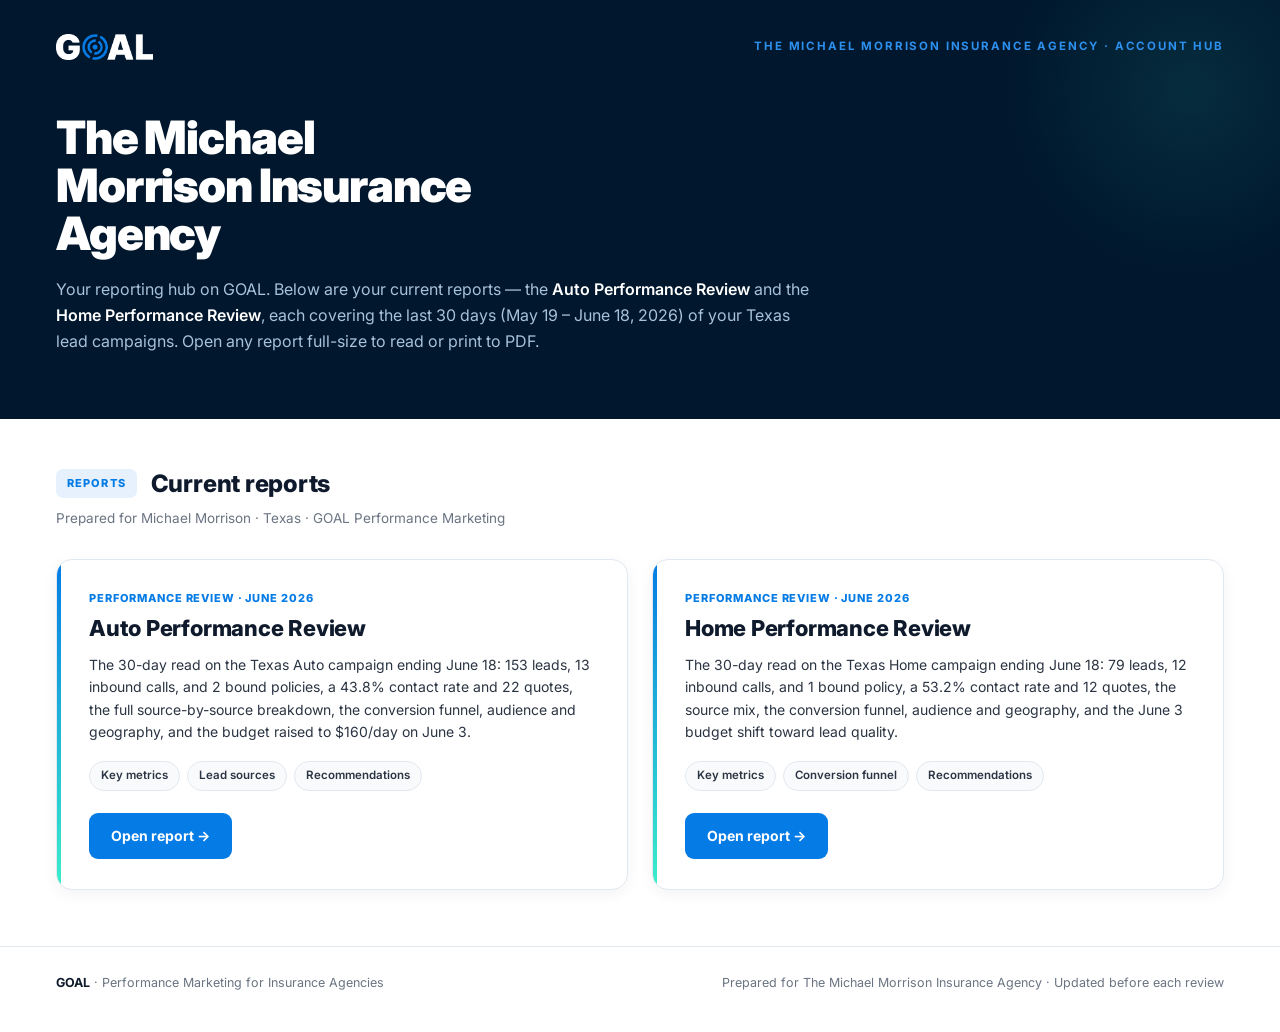
==== index.html @ 62465573 "Update Auto & Home reports to latest versions - Replace both reports with the updated versions (new " ====
<!DOCTYPE html>
<html lang="en">
<head>
<meta charset="UTF-8">
<meta name="viewport" content="width=device-width, initial-scale=1.0">
<title>The Michael Morrison Insurance Agency — Account Hub</title>
<link rel="preconnect" href="https://fonts.googleapis.com">
<link rel="preconnect" href="https://fonts.gstatic.com" crossorigin>
<link href="https://fonts.googleapis.com/css2?family=Inter:wght@400;500;600;700;800;900&display=swap" rel="stylesheet">
<style>
:root{
  --blue:#057BE5; --blue-hover:#0C6EC5; --sky:#308ED6; --mint:#3BEECA; --mint-d:#0fae8f;
  --navy:#00172D; --navy-2:#062c4e; --navy-deep:#001020;
  --ink:#0F1B2D; --body:#2B3442; --muted:#6A7482;
  --white:#fff; --off:#F8FAFC; --gray:#EFF2F7; --divider:#EDF1F5; --line:#E2E8F0;
}
*{margin:0;padding:0;box-sizing:border-box;}
html{-webkit-font-smoothing:antialiased;scroll-behavior:smooth;}
body{font-family:'Inter',system-ui,sans-serif;background:var(--gray);color:var(--body);line-height:1.55;}
.page{max-width:1280px;margin:0 auto;background:var(--white);min-height:100vh;box-shadow:0 0 60px rgba(0,23,45,.06);}

/* Hero */
.hero{background:var(--navy);color:#cfe0ee;padding:34px 56px 64px;position:relative;overflow:hidden;}
.hero::after{content:"";position:absolute;right:-120px;top:-120px;width:420px;height:420px;border-radius:50%;background:radial-gradient(circle at center,rgba(59,238,202,.10),transparent 62%);pointer-events:none;}
.hbar{display:flex;align-items:center;justify-content:space-between;margin-bottom:54px;position:relative;z-index:1;}
.hbar img{height:26px;}
.hbar .acct{font-size:11.5px;font-weight:700;letter-spacing:.16em;text-transform:uppercase;color:#2D90EE;}
.hero h1{font-size:46px;font-weight:900;letter-spacing:-.025em;color:#fff;line-height:1.04;margin:16px 0 20px;max-width:14ch;position:relative;z-index:1;}
.hero p{font-size:16px;line-height:1.62;color:#a7c2da;max-width:760px;position:relative;z-index:1;}
.hero p b{color:#fff;font-weight:600;}

/* Reports section */
.reports{padding:46px 56px 30px;}
.shead{display:flex;align-items:center;gap:14px;margin-bottom:6px;}
.shead .pill{font-size:11px;font-weight:800;letter-spacing:.1em;text-transform:uppercase;color:var(--blue);background:#E6F1FD;padding:6px 11px;border-radius:7px;}
.shead h2{font-size:24px;font-weight:800;color:var(--ink);letter-spacing:-.01em;}
.sub{font-size:13.5px;color:var(--muted);margin:2px 0 30px 0;}

.grid{display:grid;grid-template-columns:repeat(2,1fr);gap:24px;}
.card{position:relative;background:var(--white);border:1px solid var(--line);border-radius:16px;padding:30px 32px 30px;display:flex;flex-direction:column;box-shadow:0 4px 16px rgba(0,23,45,.05);transition:transform .2s,box-shadow .2s,border-color .2s;overflow:hidden;}
.card::before{content:"";position:absolute;left:0;top:0;bottom:0;width:4px;background:linear-gradient(var(--blue),var(--mint));}
.card:hover{transform:translateY(-4px);box-shadow:0 18px 44px rgba(0,23,45,.13);border-color:#cfe0ef;}
.card .tag{font-size:11px;font-weight:800;letter-spacing:.08em;text-transform:uppercase;color:var(--blue);}
.card h3{font-size:22px;font-weight:800;color:var(--ink);letter-spacing:-.01em;line-height:1.16;margin:9px 0 12px;}
.card p{font-size:14px;color:var(--body);line-height:1.6;flex:1;}
.card .traits{display:flex;flex-wrap:wrap;gap:7px;margin:18px 0 22px;}
.card .traits span{font-size:11.5px;font-weight:600;color:var(--body);background:var(--off);border:1px solid var(--line);padding:5px 11px;border-radius:20px;}
.card a.btn{align-self:flex-start;display:inline-flex;align-items:center;gap:8px;background:var(--blue);color:#fff;text-decoration:none;font-size:14px;font-weight:700;padding:12px 22px;border-radius:9px;transition:background .15s;}
.card a.btn:hover{background:var(--blue-hover);}

.foot{display:flex;align-items:center;justify-content:space-between;gap:18px;flex-wrap:wrap;padding:26px 56px 40px;margin-top:26px;border-top:1px solid var(--line);font-size:12.5px;color:var(--muted);}
.foot b{color:var(--ink);font-weight:700;}

@media(max-width:860px){
  .hero{padding:28px 30px 48px;} .hero h1{font-size:34px;} .hbar{margin-bottom:38px;}
  .reports{padding:36px 30px 24px;} .grid{grid-template-columns:1fr;}
  .foot{padding:24px 30px 36px;}
}
</style>
</head>
<body>
<div class="page">

  <header class="hero">
    <div class="hbar">
      <img src="assets/goal-wordmark-white.png" alt="GOAL">
      <div class="acct">The Michael Morrison Insurance Agency &middot; Account Hub</div>
    </div>
    <h1>The Michael Morrison Insurance Agency</h1>
    <p>Your reporting hub on GOAL. Below are your current reports — the <b>Auto Performance Review</b> and the <b>Home Performance Review</b>, each covering the last 30 days (May 19 &ndash; June 18, 2026) of your Texas lead campaigns. Open any report full-size to read or print to PDF.</p>
  </header>

  <section class="reports">
    <div class="shead">
      <span class="pill">Reports</span>
      <h2>Current reports</h2>
    </div>
    <div class="sub">Prepared for Michael Morrison &middot; Texas &middot; GOAL Performance Marketing</div>

    <div class="grid">

      <article class="card">
        <div class="tag">Performance Review &middot; June 2026</div>
        <h3>Auto Performance Review</h3>
        <p>The 30-day read on the Texas Auto campaign ending June 18: 153 leads, 13 inbound calls, and 2 bound policies, a 43.8% contact rate and 22 quotes, the full source-by-source breakdown, the conversion funnel, audience and geography, and the budget raised to $160/day on June 3.</p>
        <div class="traits"><span>Key metrics</span><span>Lead sources</span><span>Recommendations</span></div>
        <a class="btn" href="reports/auto-performance-review.html">Open report &rarr;</a>
      </article>

      <article class="card">
        <div class="tag">Performance Review &middot; June 2026</div>
        <h3>Home Performance Review</h3>
        <p>The 30-day read on the Texas Home campaign ending June 18: 79 leads, 12 inbound calls, and 1 bound policy, a 53.2% contact rate and 12 quotes, the source mix, the conversion funnel, audience and geography, and the June 3 budget shift toward lead quality.</p>
        <div class="traits"><span>Key metrics</span><span>Conversion funnel</span><span>Recommendations</span></div>
        <a class="btn" href="reports/home-performance-review.html">Open report &rarr;</a>
      </article>

    </div>
  </section>

  <footer class="foot">
    <div><b>GOAL</b> &middot; Performance Marketing for Insurance Agencies</div>
    <div>Prepared for The Michael Morrison Insurance Agency &middot; Updated before each review</div>
  </footer>

</div>
</body>
</html>
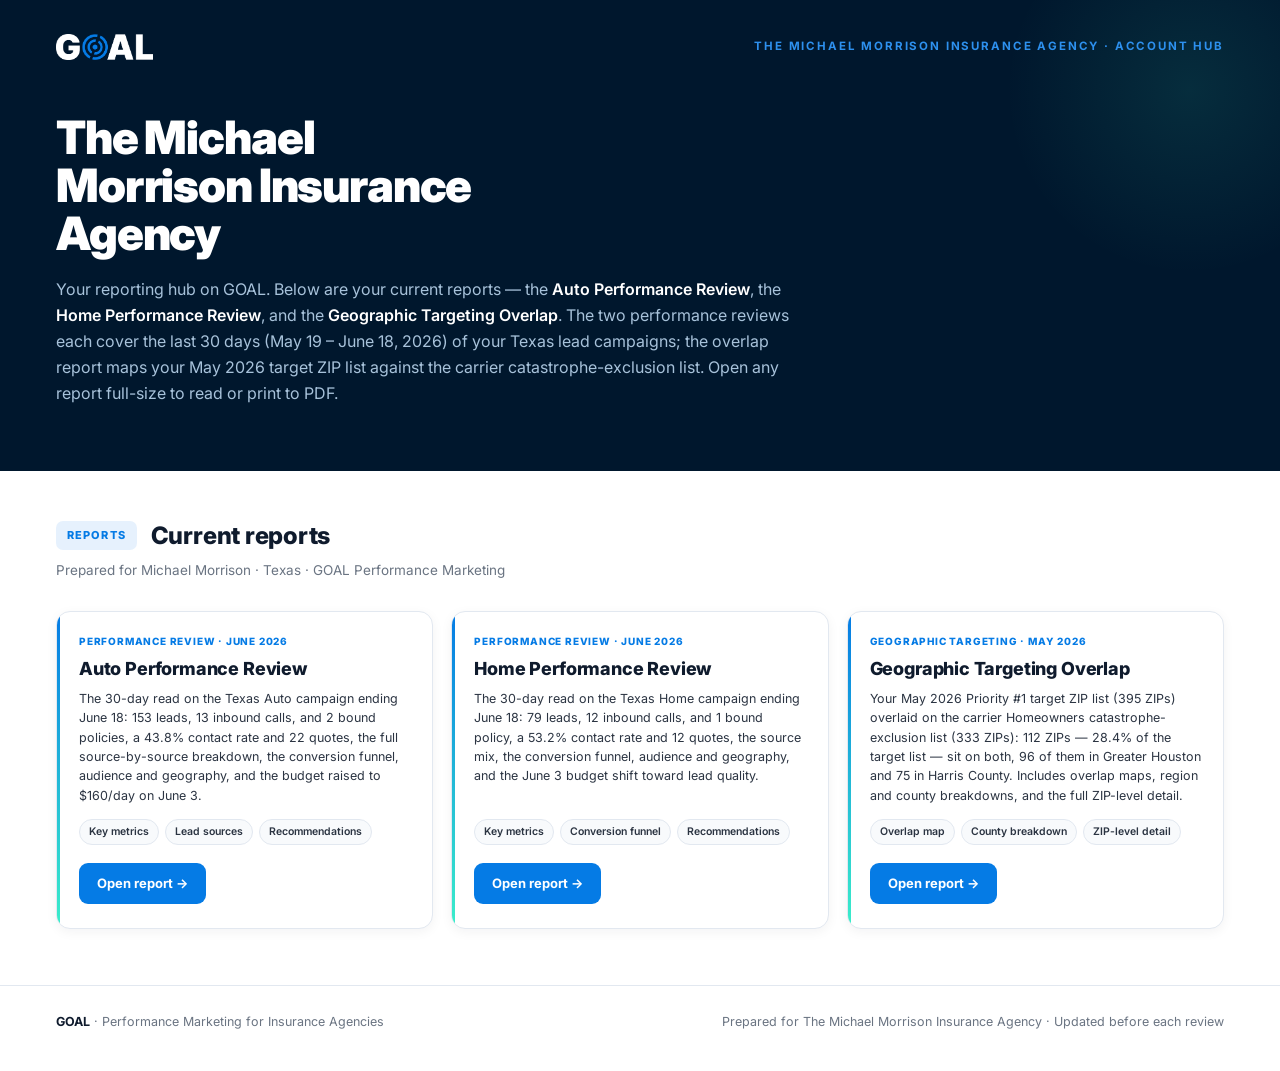
==== commit b577cea9: "Add Geographic Targeting Overlap report and tighten hub to 3-up cards Add the May 2026 Texas Home & " ====
--- a/index.html
+++ b/index.html
@@ -36,26 +36,28 @@
 .shead h2{font-size:24px;font-weight:800;color:var(--ink);letter-spacing:-.01em;}
 .sub{font-size:13.5px;color:var(--muted);margin:2px 0 30px 0;}
 
-.grid{display:grid;grid-template-columns:repeat(2,1fr);gap:24px;}
-.card{position:relative;background:var(--white);border:1px solid var(--line);border-radius:16px;padding:30px 32px 30px;display:flex;flex-direction:column;box-shadow:0 4px 16px rgba(0,23,45,.05);transition:transform .2s,box-shadow .2s,border-color .2s;overflow:hidden;}
-.card::before{content:"";position:absolute;left:0;top:0;bottom:0;width:4px;background:linear-gradient(var(--blue),var(--mint));}
-.card:hover{transform:translateY(-4px);box-shadow:0 18px 44px rgba(0,23,45,.13);border-color:#cfe0ef;}
-.card .tag{font-size:11px;font-weight:800;letter-spacing:.08em;text-transform:uppercase;color:var(--blue);}
-.card h3{font-size:22px;font-weight:800;color:var(--ink);letter-spacing:-.01em;line-height:1.16;margin:9px 0 12px;}
-.card p{font-size:14px;color:var(--body);line-height:1.6;flex:1;}
-.card .traits{display:flex;flex-wrap:wrap;gap:7px;margin:18px 0 22px;}
-.card .traits span{font-size:11.5px;font-weight:600;color:var(--body);background:var(--off);border:1px solid var(--line);padding:5px 11px;border-radius:20px;}
-.card a.btn{align-self:flex-start;display:inline-flex;align-items:center;gap:8px;background:var(--blue);color:#fff;text-decoration:none;font-size:14px;font-weight:700;padding:12px 22px;border-radius:9px;transition:background .15s;}
+.grid{display:grid;grid-template-columns:repeat(3,1fr);gap:18px;}
+.card{position:relative;background:var(--white);border:1px solid var(--line);border-radius:14px;padding:22px 22px 24px;display:flex;flex-direction:column;box-shadow:0 3px 12px rgba(0,23,45,.05);transition:transform .2s,box-shadow .2s,border-color .2s;overflow:hidden;}
+.card::before{content:"";position:absolute;left:0;top:0;bottom:0;width:3px;background:linear-gradient(var(--blue),var(--mint));}
+.card:hover{transform:translateY(-4px);box-shadow:0 16px 38px rgba(0,23,45,.13);border-color:#cfe0ef;}
+.card .tag{font-size:10px;font-weight:800;letter-spacing:.08em;text-transform:uppercase;color:var(--blue);}
+.card h3{font-size:18px;font-weight:800;color:var(--ink);letter-spacing:-.01em;line-height:1.18;margin:8px 0 10px;}
+.card p{font-size:12.5px;color:var(--body);line-height:1.55;flex:1;}
+.card .traits{display:flex;flex-wrap:wrap;gap:6px;margin:14px 0 18px;}
+.card .traits span{font-size:10.5px;font-weight:600;color:var(--body);background:var(--off);border:1px solid var(--line);padding:4px 9px;border-radius:20px;}
+.card a.btn{align-self:flex-start;display:inline-flex;align-items:center;gap:7px;background:var(--blue);color:#fff;text-decoration:none;font-size:13px;font-weight:700;padding:10px 18px;border-radius:9px;transition:background .15s;}
 .card a.btn:hover{background:var(--blue-hover);}
 
 .foot{display:flex;align-items:center;justify-content:space-between;gap:18px;flex-wrap:wrap;padding:26px 56px 40px;margin-top:26px;border-top:1px solid var(--line);font-size:12.5px;color:var(--muted);}
 .foot b{color:var(--ink);font-weight:700;}
 
+@media(max-width:1040px){ .grid{grid-template-columns:repeat(2,1fr);} }
 @media(max-width:860px){
   .hero{padding:28px 30px 48px;} .hero h1{font-size:34px;} .hbar{margin-bottom:38px;}
-  .reports{padding:36px 30px 24px;} .grid{grid-template-columns:1fr;}
+  .reports{padding:36px 30px 24px;}
   .foot{padding:24px 30px 36px;}
 }
+@media(max-width:600px){ .grid{grid-template-columns:1fr;} }
 </style>
 </head>
 <body>
@@ -67,7 +69,7 @@
       <div class="acct">The Michael Morrison Insurance Agency &middot; Account Hub</div>
     </div>
     <h1>The Michael Morrison Insurance Agency</h1>
-    <p>Your reporting hub on GOAL. Below are your current reports — the <b>Auto Performance Review</b> and the <b>Home Performance Review</b>, each covering the last 30 days (May 19 &ndash; June 18, 2026) of your Texas lead campaigns. Open any report full-size to read or print to PDF.</p>
+    <p>Your reporting hub on GOAL. Below are your current reports — the <b>Auto Performance Review</b>, the <b>Home Performance Review</b>, and the <b>Geographic Targeting Overlap</b>. The two performance reviews each cover the last 30 days (May 19 &ndash; June 18, 2026) of your Texas lead campaigns; the overlap report maps your May 2026 target ZIP list against the carrier catastrophe-exclusion list. Open any report full-size to read or print to PDF.</p>
   </header>
 
   <section class="reports">
@@ -95,6 +97,14 @@
         <a class="btn" href="reports/home-performance-review.html">Open report &rarr;</a>
       </article>
 
+      <article class="card">
+        <div class="tag">Geographic Targeting &middot; May 2026</div>
+        <h3>Geographic Targeting Overlap</h3>
+        <p>Your May 2026 Priority #1 target ZIP list (395 ZIPs) overlaid on the carrier Homeowners catastrophe-exclusion list (333 ZIPs): 112 ZIPs &mdash; 28.4% of the target list &mdash; sit on both, 96 of them in Greater Houston and 75 in Harris County. Includes overlap maps, region and county breakdowns, and the full ZIP-level detail.</p>
+        <div class="traits"><span>Overlap map</span><span>County breakdown</span><span>ZIP-level detail</span></div>
+        <a class="btn" href="reports/geographic-targeting-overlap.html">Open report &rarr;</a>
+      </article>
+
     </div>
   </section>
 
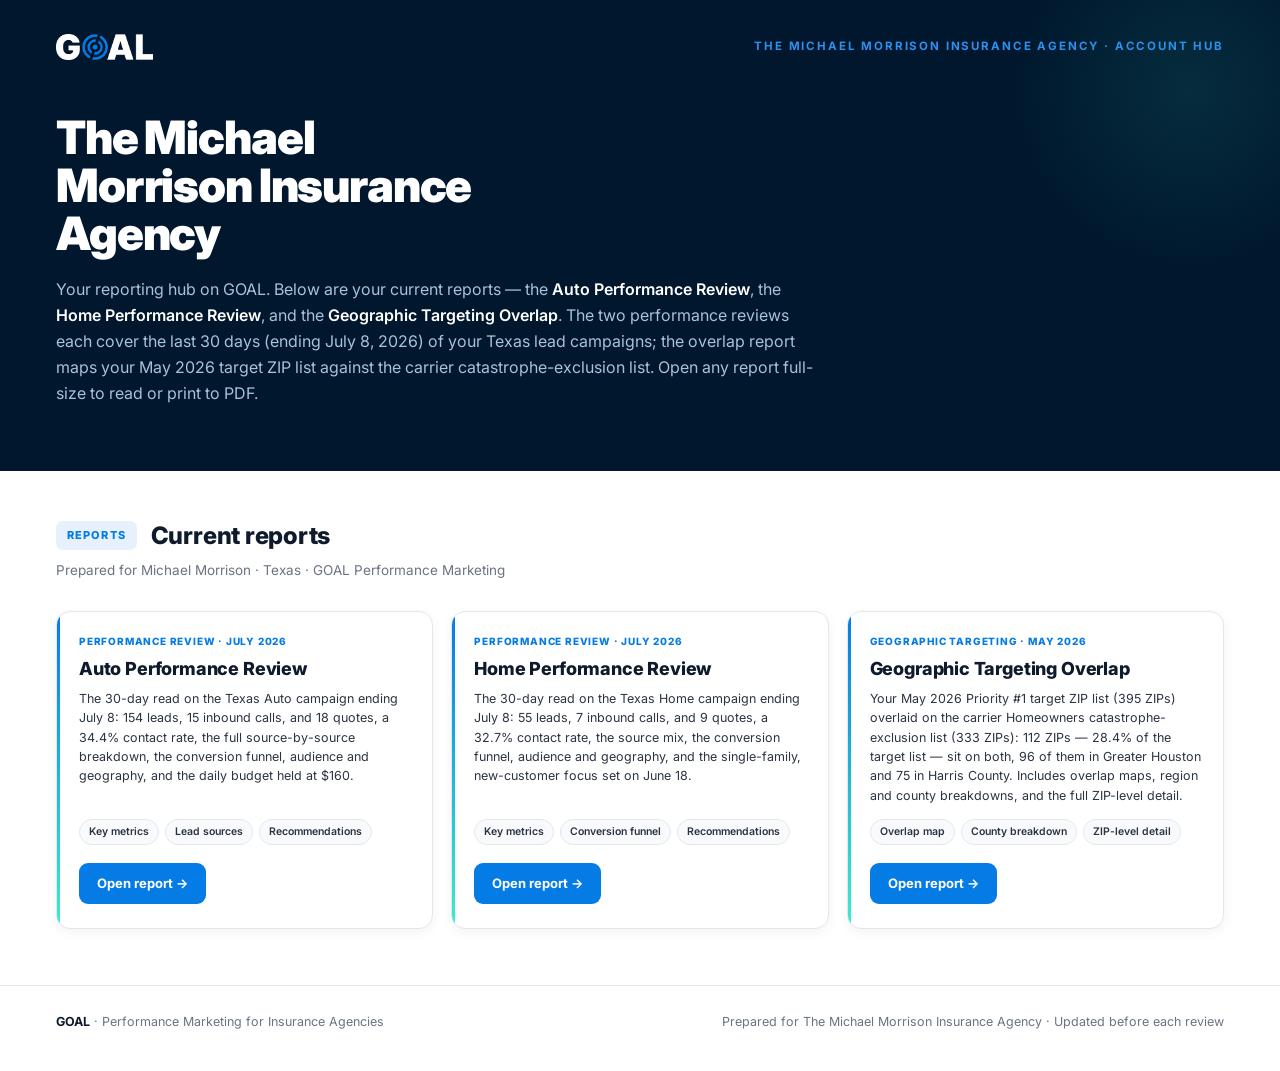
==== commit 51d98e8c: "Re-deploy: Geographic Targeting Overlap" ====
--- a/index.html
+++ b/index.html
@@ -69,7 +69,7 @@
       <div class="acct">The Michael Morrison Insurance Agency &middot; Account Hub</div>
     </div>
     <h1>The Michael Morrison Insurance Agency</h1>
-    <p>Your reporting hub on GOAL. Below are your current reports — the <b>Auto Performance Review</b>, the <b>Home Performance Review</b>, and the <b>Geographic Targeting Overlap</b>. The two performance reviews each cover the last 30 days (May 19 &ndash; June 18, 2026) of your Texas lead campaigns; the overlap report maps your May 2026 target ZIP list against the carrier catastrophe-exclusion list. Open any report full-size to read or print to PDF.</p>
+    <p>Your reporting hub on GOAL. Below are your current reports — the <b>Auto Performance Review</b>, the <b>Home Performance Review</b>, and the <b>Geographic Targeting Overlap</b>. The two performance reviews each cover the last 30 days (ending July 8, 2026) of your Texas lead campaigns; the overlap report maps your May 2026 target ZIP list against the carrier catastrophe-exclusion list. Open any report full-size to read or print to PDF.</p>
   </header>
 
   <section class="reports">
@@ -82,17 +82,17 @@
     <div class="grid">
 
       <article class="card">
-        <div class="tag">Performance Review &middot; June 2026</div>
+        <div class="tag">Performance Review &middot; July 2026</div>
         <h3>Auto Performance Review</h3>
-        <p>The 30-day read on the Texas Auto campaign ending June 18: 153 leads, 13 inbound calls, and 2 bound policies, a 43.8% contact rate and 22 quotes, the full source-by-source breakdown, the conversion funnel, audience and geography, and the budget raised to $160/day on June 3.</p>
+        <p>The 30-day read on the Texas Auto campaign ending July 8: 154 leads, 15 inbound calls, and 18 quotes, a 34.4% contact rate, the full source-by-source breakdown, the conversion funnel, audience and geography, and the daily budget held at $160.</p>
         <div class="traits"><span>Key metrics</span><span>Lead sources</span><span>Recommendations</span></div>
         <a class="btn" href="reports/auto-performance-review.html">Open report &rarr;</a>
       </article>
 
       <article class="card">
-        <div class="tag">Performance Review &middot; June 2026</div>
+        <div class="tag">Performance Review &middot; July 2026</div>
         <h3>Home Performance Review</h3>
-        <p>The 30-day read on the Texas Home campaign ending June 18: 79 leads, 12 inbound calls, and 1 bound policy, a 53.2% contact rate and 12 quotes, the source mix, the conversion funnel, audience and geography, and the June 3 budget shift toward lead quality.</p>
+        <p>The 30-day read on the Texas Home campaign ending July 8: 55 leads, 7 inbound calls, and 9 quotes, a 32.7% contact rate, the source mix, the conversion funnel, audience and geography, and the single-family, new-customer focus set on June 18.</p>
         <div class="traits"><span>Key metrics</span><span>Conversion funnel</span><span>Recommendations</span></div>
         <a class="btn" href="reports/home-performance-review.html">Open report &rarr;</a>
       </article>
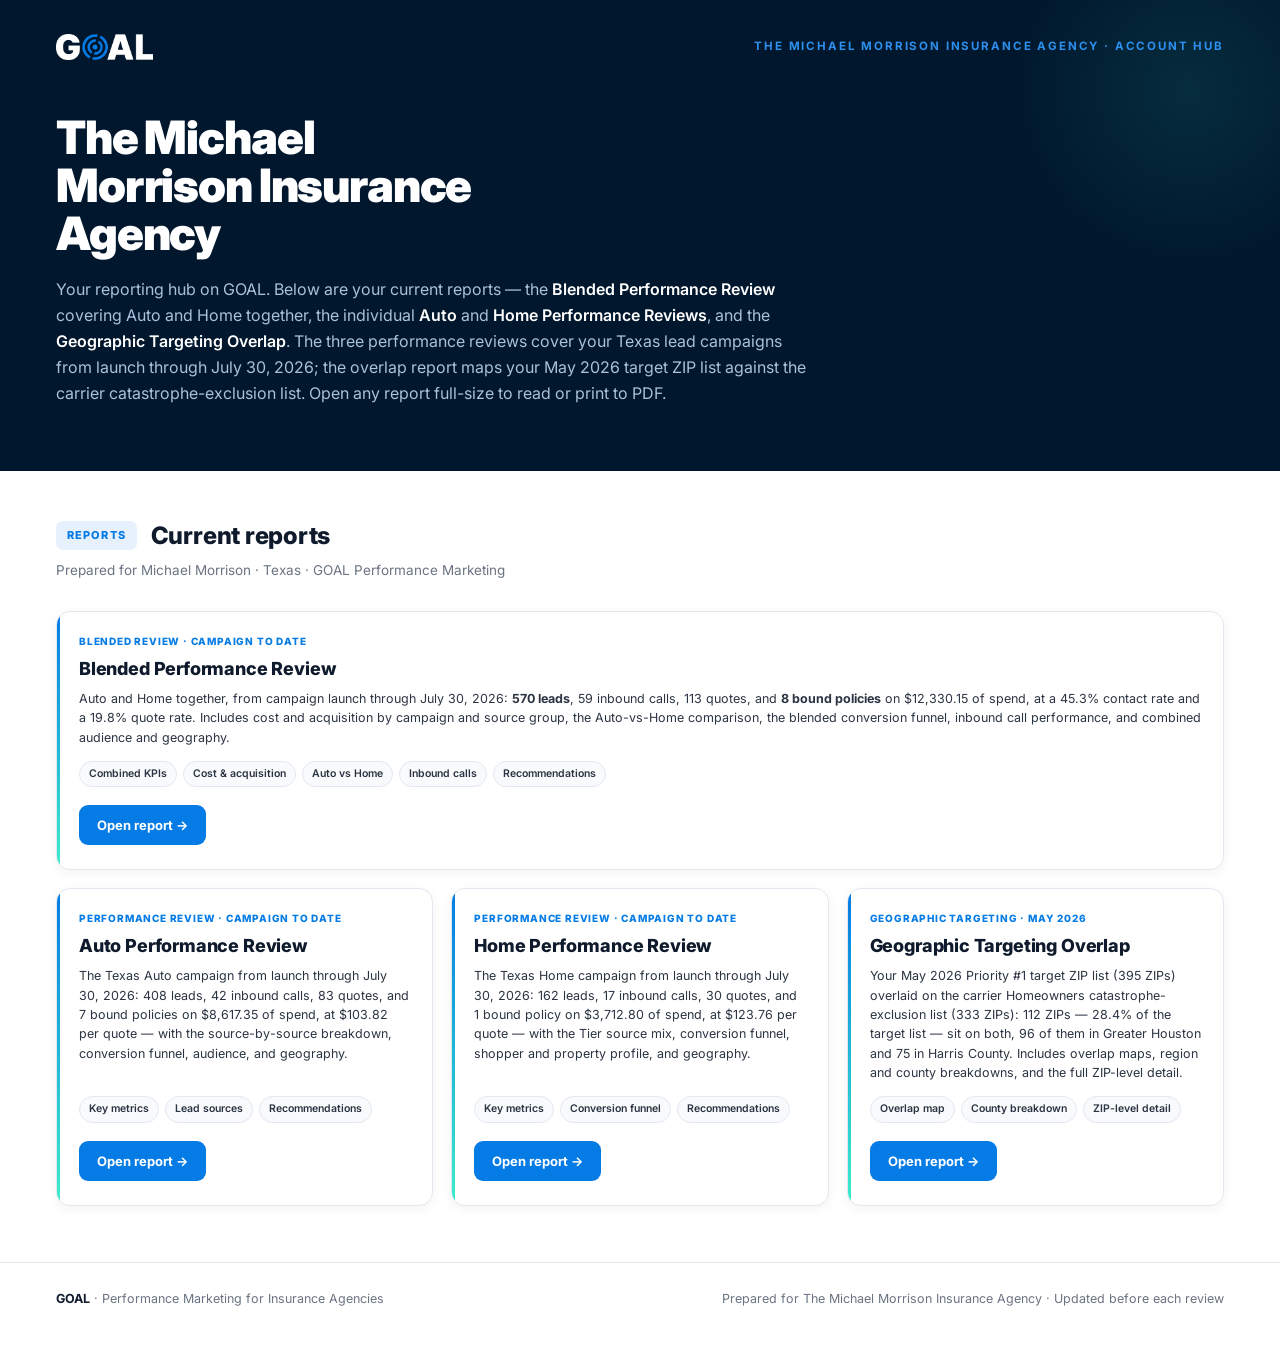
==== commit eedfd4a7: "Update Morrison reports to July 30, 2026 campaign-to-date Replace the Auto and Home performance revi" ====
--- a/index.html
+++ b/index.html
@@ -37,6 +37,7 @@
 .sub{font-size:13.5px;color:var(--muted);margin:2px 0 30px 0;}
 
 .grid{display:grid;grid-template-columns:repeat(3,1fr);gap:18px;}
+.card.feature{grid-column:1 / -1;}
 .card{position:relative;background:var(--white);border:1px solid var(--line);border-radius:14px;padding:22px 22px 24px;display:flex;flex-direction:column;box-shadow:0 3px 12px rgba(0,23,45,.05);transition:transform .2s,box-shadow .2s,border-color .2s;overflow:hidden;}
 .card::before{content:"";position:absolute;left:0;top:0;bottom:0;width:3px;background:linear-gradient(var(--blue),var(--mint));}
 .card:hover{transform:translateY(-4px);box-shadow:0 16px 38px rgba(0,23,45,.13);border-color:#cfe0ef;}
@@ -69,7 +70,7 @@
       <div class="acct">The Michael Morrison Insurance Agency &middot; Account Hub</div>
     </div>
     <h1>The Michael Morrison Insurance Agency</h1>
-    <p>Your reporting hub on GOAL. Below are your current reports — the <b>Auto Performance Review</b>, the <b>Home Performance Review</b>, and the <b>Geographic Targeting Overlap</b>. The two performance reviews each cover the last 30 days (ending July 8, 2026) of your Texas lead campaigns; the overlap report maps your May 2026 target ZIP list against the carrier catastrophe-exclusion list. Open any report full-size to read or print to PDF.</p>
+    <p>Your reporting hub on GOAL. Below are your current reports — the <b>Blended Performance Review</b> covering Auto and Home together, the individual <b>Auto</b> and <b>Home Performance Reviews</b>, and the <b>Geographic Targeting Overlap</b>. The three performance reviews cover your Texas lead campaigns from launch through July 30, 2026; the overlap report maps your May 2026 target ZIP list against the carrier catastrophe-exclusion list. Open any report full-size to read or print to PDF.</p>
   </header>
 
   <section class="reports">
@@ -81,18 +82,26 @@
 
     <div class="grid">
 
+      <article class="card feature">
+        <div class="tag">Blended Review &middot; Campaign to date</div>
+        <h3>Blended Performance Review</h3>
+        <p>Auto and Home together, from campaign launch through July 30, 2026: <b>570 leads</b>, 59 inbound calls, 113 quotes, and <b>8 bound policies</b> on $12,330.15 of spend, at a 45.3% contact rate and a 19.8% quote rate. Includes cost and acquisition by campaign and source group, the Auto-vs-Home comparison, the blended conversion funnel, inbound call performance, and combined audience and geography.</p>
+        <div class="traits"><span>Combined KPIs</span><span>Cost &amp; acquisition</span><span>Auto vs Home</span><span>Inbound calls</span><span>Recommendations</span></div>
+        <a class="btn" href="reports/blended-performance-review.html">Open report &rarr;</a>
+      </article>
+
       <article class="card">
-        <div class="tag">Performance Review &middot; July 2026</div>
+        <div class="tag">Performance Review &middot; Campaign to date</div>
         <h3>Auto Performance Review</h3>
-        <p>The 30-day read on the Texas Auto campaign ending July 8: 154 leads, 15 inbound calls, and 18 quotes, a 34.4% contact rate, the full source-by-source breakdown, the conversion funnel, audience and geography, and the daily budget held at $160.</p>
+        <p>The Texas Auto campaign from launch through July 30, 2026: 408 leads, 42 inbound calls, 83 quotes, and 7 bound policies on $8,617.35 of spend, at $103.82 per quote &mdash; with the source-by-source breakdown, conversion funnel, audience, and geography.</p>
         <div class="traits"><span>Key metrics</span><span>Lead sources</span><span>Recommendations</span></div>
         <a class="btn" href="reports/auto-performance-review.html">Open report &rarr;</a>
       </article>
 
       <article class="card">
-        <div class="tag">Performance Review &middot; July 2026</div>
+        <div class="tag">Performance Review &middot; Campaign to date</div>
         <h3>Home Performance Review</h3>
-        <p>The 30-day read on the Texas Home campaign ending July 8: 55 leads, 7 inbound calls, and 9 quotes, a 32.7% contact rate, the source mix, the conversion funnel, audience and geography, and the single-family, new-customer focus set on June 18.</p>
+        <p>The Texas Home campaign from launch through July 30, 2026: 162 leads, 17 inbound calls, 30 quotes, and 1 bound policy on $3,712.80 of spend, at $123.76 per quote &mdash; with the Tier source mix, conversion funnel, shopper and property profile, and geography.</p>
         <div class="traits"><span>Key metrics</span><span>Conversion funnel</span><span>Recommendations</span></div>
         <a class="btn" href="reports/home-performance-review.html">Open report &rarr;</a>
       </article>
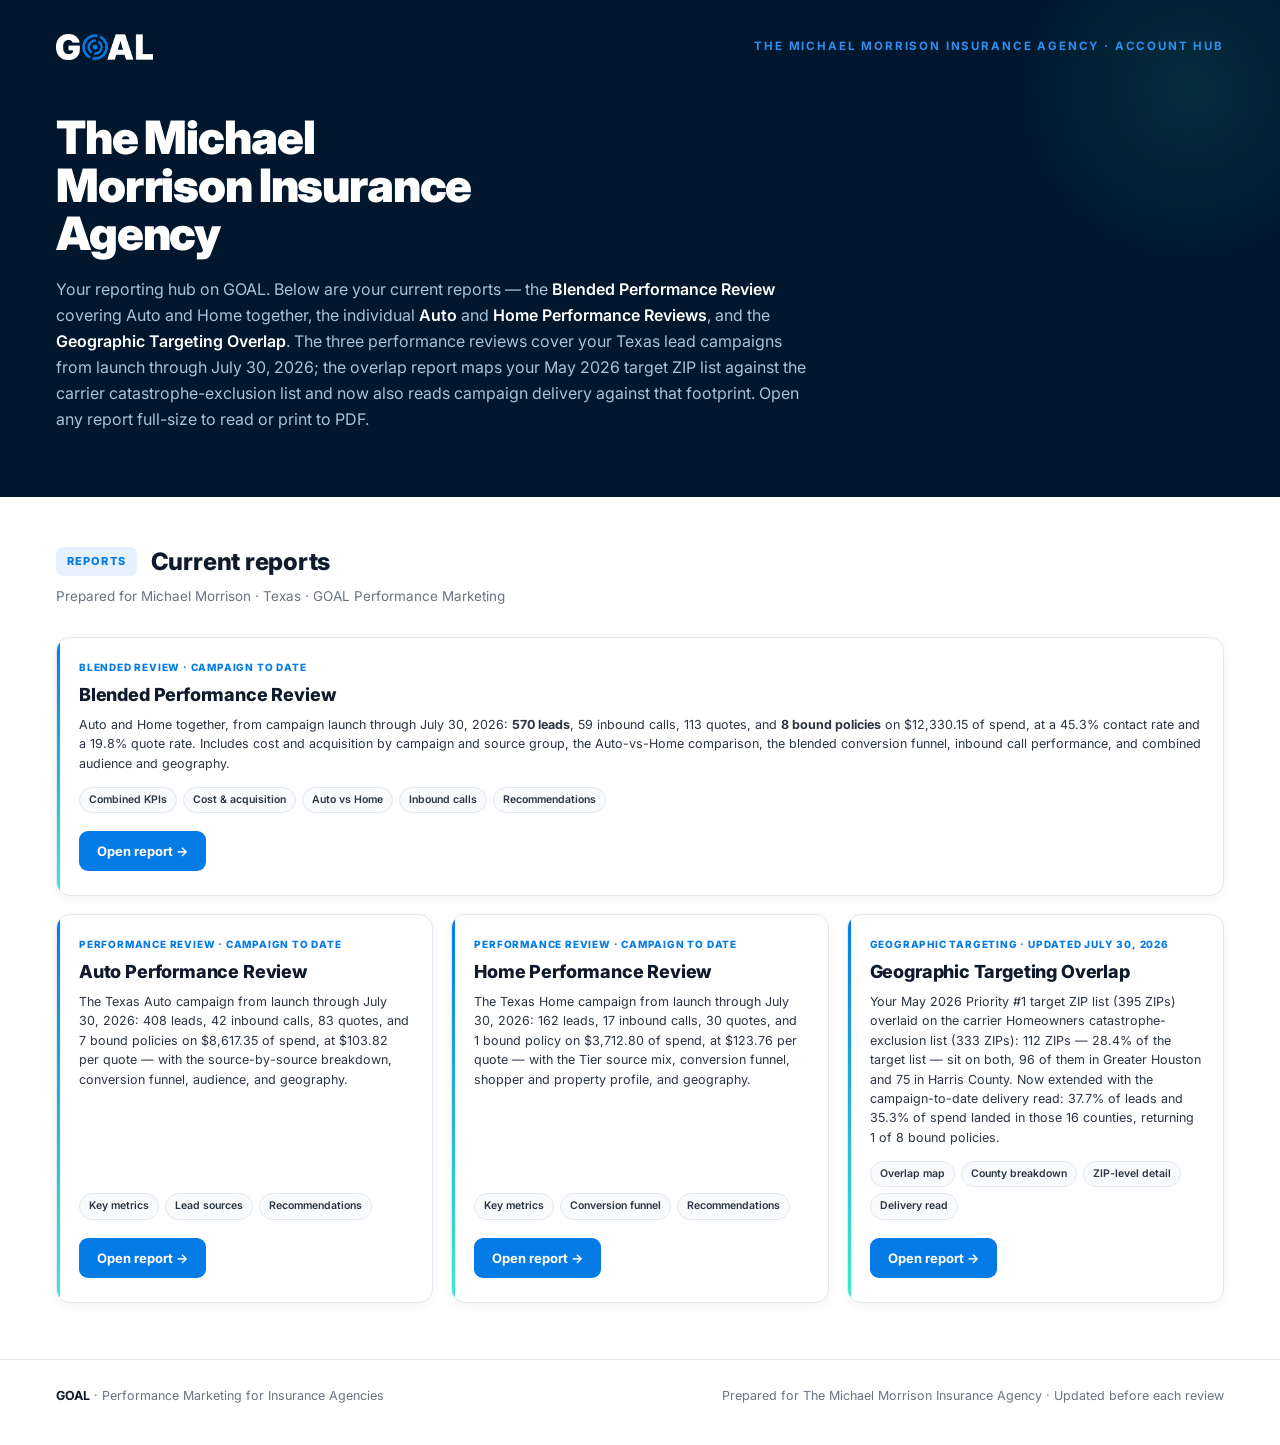
==== commit f2d87ede: "Extend geographic overlap report with campaign delivery read Adds two sections to the Geographic Tar" ====
--- a/index.html
+++ b/index.html
@@ -70,7 +70,7 @@
       <div class="acct">The Michael Morrison Insurance Agency &middot; Account Hub</div>
     </div>
     <h1>The Michael Morrison Insurance Agency</h1>
-    <p>Your reporting hub on GOAL. Below are your current reports — the <b>Blended Performance Review</b> covering Auto and Home together, the individual <b>Auto</b> and <b>Home Performance Reviews</b>, and the <b>Geographic Targeting Overlap</b>. The three performance reviews cover your Texas lead campaigns from launch through July 30, 2026; the overlap report maps your May 2026 target ZIP list against the carrier catastrophe-exclusion list. Open any report full-size to read or print to PDF.</p>
+    <p>Your reporting hub on GOAL. Below are your current reports — the <b>Blended Performance Review</b> covering Auto and Home together, the individual <b>Auto</b> and <b>Home Performance Reviews</b>, and the <b>Geographic Targeting Overlap</b>. The three performance reviews cover your Texas lead campaigns from launch through July 30, 2026; the overlap report maps your May 2026 target ZIP list against the carrier catastrophe-exclusion list and now also reads campaign delivery against that footprint. Open any report full-size to read or print to PDF.</p>
   </header>
 
   <section class="reports">
@@ -107,10 +107,10 @@
       </article>
 
       <article class="card">
-        <div class="tag">Geographic Targeting &middot; May 2026</div>
+        <div class="tag">Geographic Targeting &middot; Updated July 30, 2026</div>
         <h3>Geographic Targeting Overlap</h3>
-        <p>Your May 2026 Priority #1 target ZIP list (395 ZIPs) overlaid on the carrier Homeowners catastrophe-exclusion list (333 ZIPs): 112 ZIPs &mdash; 28.4% of the target list &mdash; sit on both, 96 of them in Greater Houston and 75 in Harris County. Includes overlap maps, region and county breakdowns, and the full ZIP-level detail.</p>
-        <div class="traits"><span>Overlap map</span><span>County breakdown</span><span>ZIP-level detail</span></div>
+        <p>Your May 2026 Priority #1 target ZIP list (395 ZIPs) overlaid on the carrier Homeowners catastrophe-exclusion list (333 ZIPs): 112 ZIPs &mdash; 28.4% of the target list &mdash; sit on both, 96 of them in Greater Houston and 75 in Harris County. Now extended with the campaign-to-date delivery read: 37.7% of leads and 35.3% of spend landed in those 16 counties, returning 1 of 8 bound policies.</p>
+        <div class="traits"><span>Overlap map</span><span>County breakdown</span><span>ZIP-level detail</span><span>Delivery read</span></div>
         <a class="btn" href="reports/geographic-targeting-overlap.html">Open report &rarr;</a>
       </article>
 
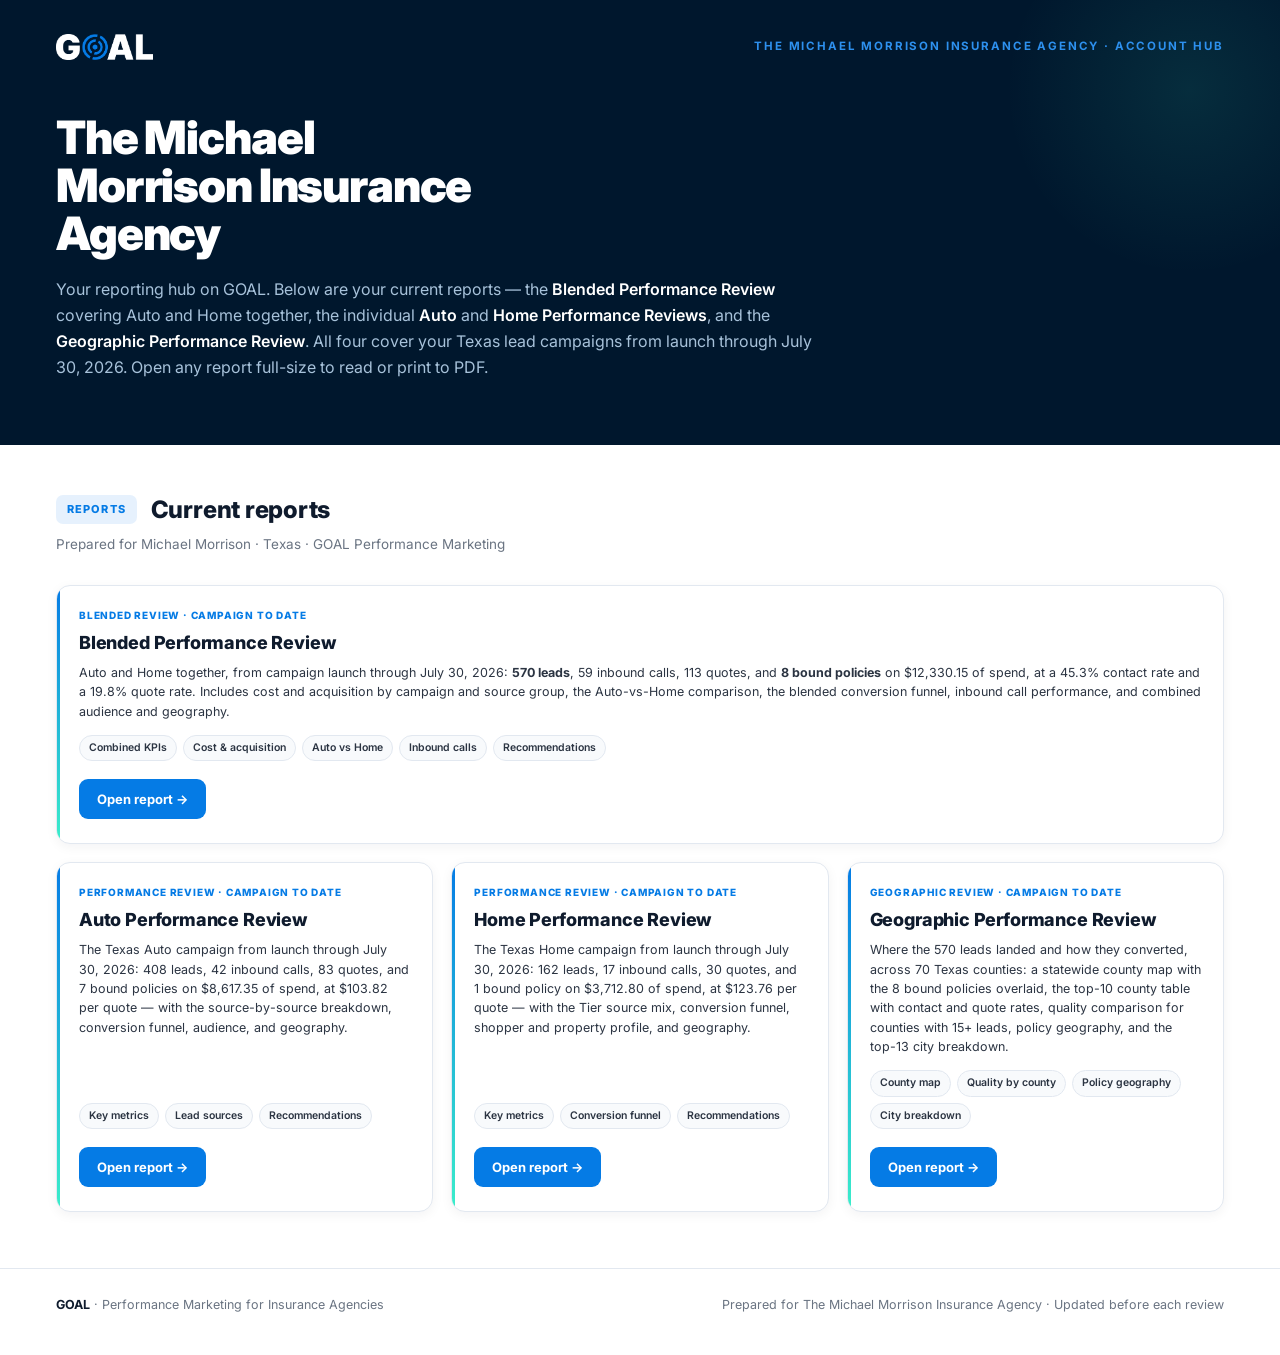
==== commit 8ca8cb6a: "Replace geographic report with Geographic Performance Review, add county map Replaces the May 2026 t" ====
--- a/index.html
+++ b/index.html
@@ -70,7 +70,7 @@
       <div class="acct">The Michael Morrison Insurance Agency &middot; Account Hub</div>
     </div>
     <h1>The Michael Morrison Insurance Agency</h1>
-    <p>Your reporting hub on GOAL. Below are your current reports — the <b>Blended Performance Review</b> covering Auto and Home together, the individual <b>Auto</b> and <b>Home Performance Reviews</b>, and the <b>Geographic Targeting Overlap</b>. The three performance reviews cover your Texas lead campaigns from launch through July 30, 2026; the overlap report maps your May 2026 target ZIP list against the carrier catastrophe-exclusion list and now also reads campaign delivery against that footprint. Open any report full-size to read or print to PDF.</p>
+    <p>Your reporting hub on GOAL. Below are your current reports — the <b>Blended Performance Review</b> covering Auto and Home together, the individual <b>Auto</b> and <b>Home Performance Reviews</b>, and the <b>Geographic Performance Review</b>. All four cover your Texas lead campaigns from launch through July 30, 2026. Open any report full-size to read or print to PDF.</p>
   </header>
 
   <section class="reports">
@@ -107,11 +107,11 @@
       </article>
 
       <article class="card">
-        <div class="tag">Geographic Targeting &middot; Updated July 30, 2026</div>
-        <h3>Geographic Targeting Overlap</h3>
-        <p>Your May 2026 Priority #1 target ZIP list (395 ZIPs) overlaid on the carrier Homeowners catastrophe-exclusion list (333 ZIPs): 112 ZIPs &mdash; 28.4% of the target list &mdash; sit on both, 96 of them in Greater Houston and 75 in Harris County. Now extended with the campaign-to-date delivery read: 37.7% of leads and 35.3% of spend landed in those 16 counties, returning 1 of 8 bound policies.</p>
-        <div class="traits"><span>Overlap map</span><span>County breakdown</span><span>ZIP-level detail</span><span>Delivery read</span></div>
-        <a class="btn" href="reports/geographic-targeting-overlap.html">Open report &rarr;</a>
+        <div class="tag">Geographic Review &middot; Campaign to date</div>
+        <h3>Geographic Performance Review</h3>
+        <p>Where the 570 leads landed and how they converted, across 70 Texas counties: a statewide county map with the 8 bound policies overlaid, the top-10 county table with contact and quote rates, quality comparison for counties with 15+ leads, policy geography, and the top-13 city breakdown.</p>
+        <div class="traits"><span>County map</span><span>Quality by county</span><span>Policy geography</span><span>City breakdown</span></div>
+        <a class="btn" href="reports/geographic-performance-review.html">Open report &rarr;</a>
       </article>
 
     </div>
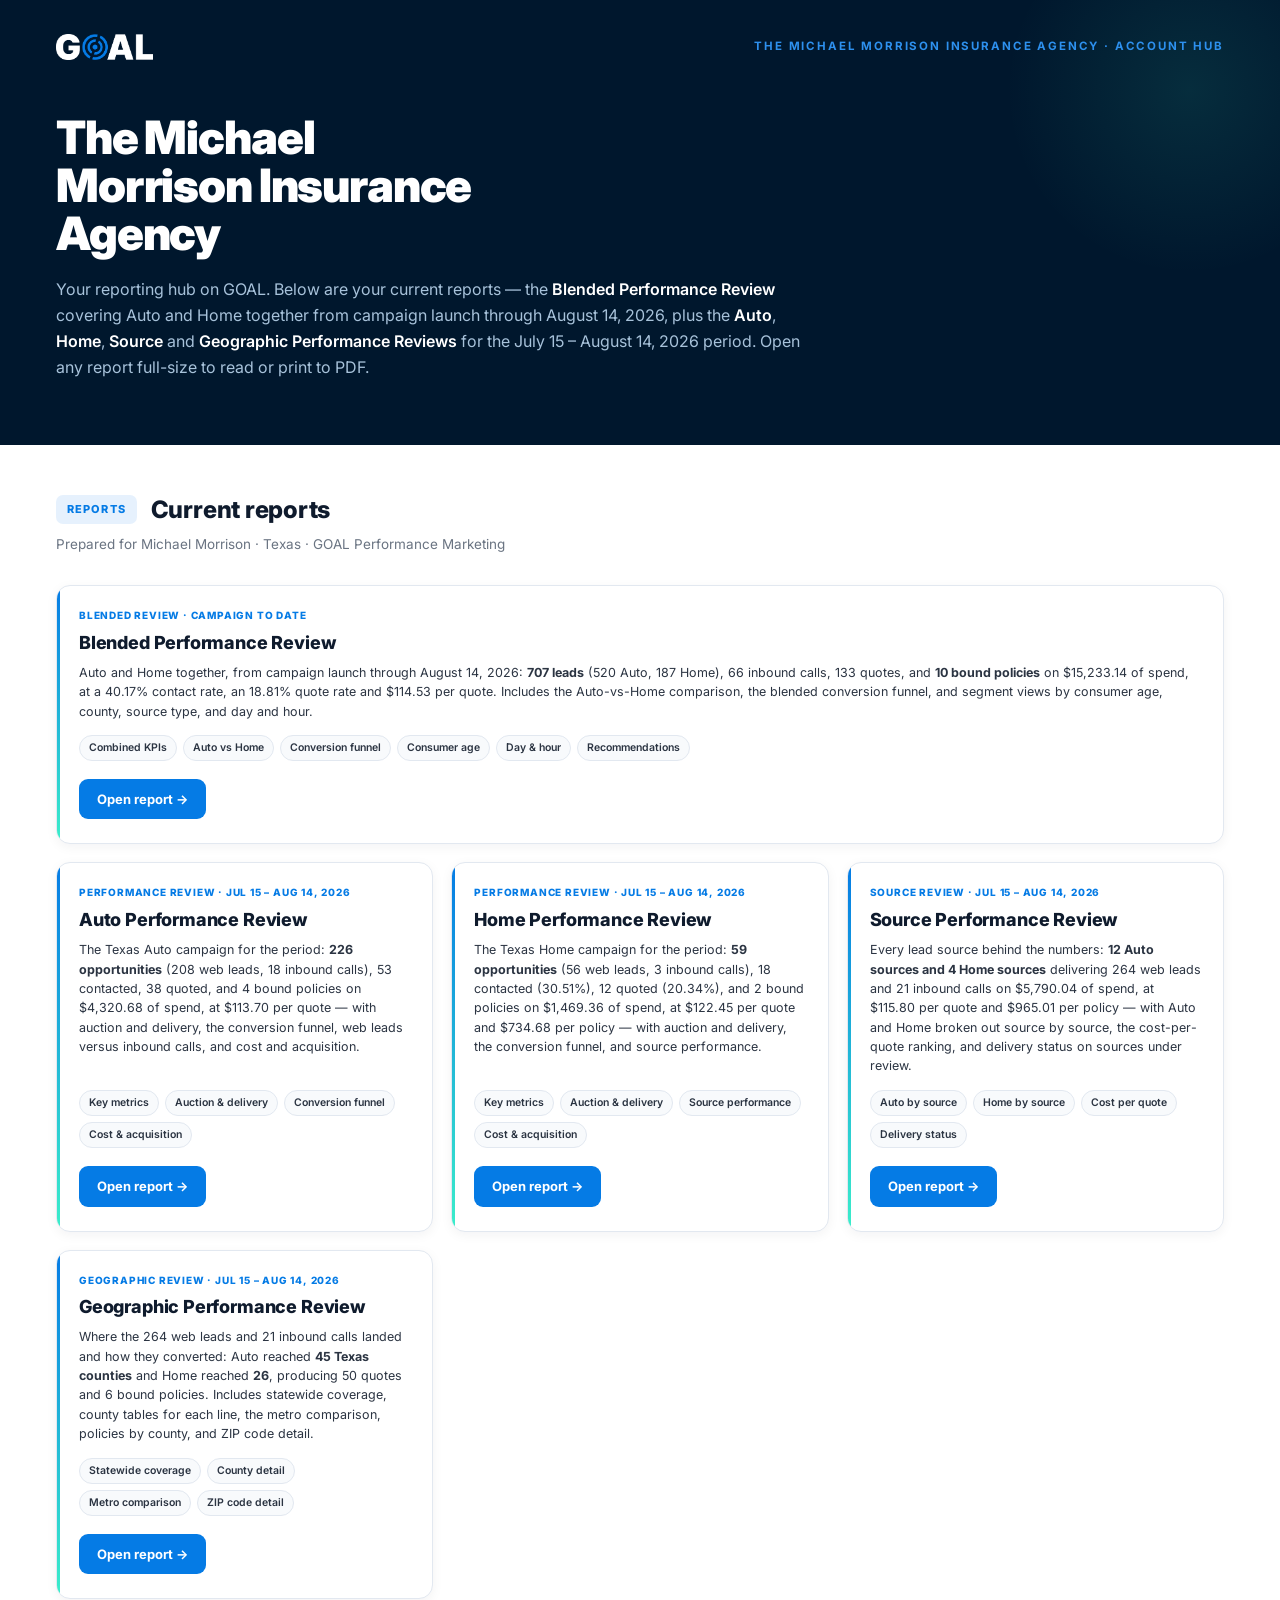
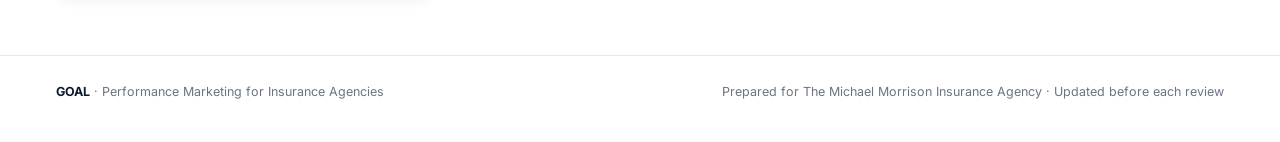
==== commit 23877165: "Replace all reports with August 14, 2026 versions Swap every report in reports/ for the updated 8/14" ====
--- a/index.html
+++ b/index.html
@@ -70,7 +70,7 @@
       <div class="acct">The Michael Morrison Insurance Agency &middot; Account Hub</div>
     </div>
     <h1>The Michael Morrison Insurance Agency</h1>
-    <p>Your reporting hub on GOAL. Below are your current reports — the <b>Blended Performance Review</b> covering Auto and Home together, the individual <b>Auto</b> and <b>Home Performance Reviews</b>, and the <b>Geographic Performance Review</b>. All four cover your Texas lead campaigns from launch through July 30, 2026. Open any report full-size to read or print to PDF.</p>
+    <p>Your reporting hub on GOAL. Below are your current reports — the <b>Blended Performance Review</b> covering Auto and Home together from campaign launch through August 14, 2026, plus the <b>Auto</b>, <b>Home</b>, <b>Source</b> and <b>Geographic Performance Reviews</b> for the July 15 – August 14, 2026 period. Open any report full-size to read or print to PDF.</p>
   </header>
 
   <section class="reports">
@@ -85,32 +85,40 @@
       <article class="card feature">
         <div class="tag">Blended Review &middot; Campaign to date</div>
         <h3>Blended Performance Review</h3>
-        <p>Auto and Home together, from campaign launch through July 30, 2026: <b>570 leads</b>, 59 inbound calls, 113 quotes, and <b>8 bound policies</b> on $12,330.15 of spend, at a 45.3% contact rate and a 19.8% quote rate. Includes cost and acquisition by campaign and source group, the Auto-vs-Home comparison, the blended conversion funnel, inbound call performance, and combined audience and geography.</p>
-        <div class="traits"><span>Combined KPIs</span><span>Cost &amp; acquisition</span><span>Auto vs Home</span><span>Inbound calls</span><span>Recommendations</span></div>
+        <p>Auto and Home together, from campaign launch through August 14, 2026: <b>707 leads</b> (520 Auto, 187 Home), 66 inbound calls, 133 quotes, and <b>10 bound policies</b> on $15,233.14 of spend, at a 40.17% contact rate, an 18.81% quote rate and $114.53 per quote. Includes the Auto-vs-Home comparison, the blended conversion funnel, and segment views by consumer age, county, source type, and day and hour.</p>
+        <div class="traits"><span>Combined KPIs</span><span>Auto vs Home</span><span>Conversion funnel</span><span>Consumer age</span><span>Day &amp; hour</span><span>Recommendations</span></div>
         <a class="btn" href="reports/blended-performance-review.html">Open report &rarr;</a>
       </article>
 
       <article class="card">
-        <div class="tag">Performance Review &middot; Campaign to date</div>
+        <div class="tag">Performance Review &middot; Jul 15 &ndash; Aug 14, 2026</div>
         <h3>Auto Performance Review</h3>
-        <p>The Texas Auto campaign from launch through July 30, 2026: 408 leads, 42 inbound calls, 83 quotes, and 7 bound policies on $8,617.35 of spend, at $103.82 per quote &mdash; with the source-by-source breakdown, conversion funnel, audience, and geography.</p>
-        <div class="traits"><span>Key metrics</span><span>Lead sources</span><span>Recommendations</span></div>
+        <p>The Texas Auto campaign for the period: <b>226 opportunities</b> (208 web leads, 18 inbound calls), 53 contacted, 38 quoted, and 4 bound policies on $4,320.68 of spend, at $113.70 per quote &mdash; with auction and delivery, the conversion funnel, web leads versus inbound calls, and cost and acquisition.</p>
+        <div class="traits"><span>Key metrics</span><span>Auction &amp; delivery</span><span>Conversion funnel</span><span>Cost &amp; acquisition</span></div>
         <a class="btn" href="reports/auto-performance-review.html">Open report &rarr;</a>
       </article>
 
       <article class="card">
-        <div class="tag">Performance Review &middot; Campaign to date</div>
+        <div class="tag">Performance Review &middot; Jul 15 &ndash; Aug 14, 2026</div>
         <h3>Home Performance Review</h3>
-        <p>The Texas Home campaign from launch through July 30, 2026: 162 leads, 17 inbound calls, 30 quotes, and 1 bound policy on $3,712.80 of spend, at $123.76 per quote &mdash; with the Tier source mix, conversion funnel, shopper and property profile, and geography.</p>
-        <div class="traits"><span>Key metrics</span><span>Conversion funnel</span><span>Recommendations</span></div>
+        <p>The Texas Home campaign for the period: <b>59 opportunities</b> (56 web leads, 3 inbound calls), 18 contacted (30.51%), 12 quoted (20.34%), and 2 bound policies on $1,469.36 of spend, at $122.45 per quote and $734.68 per policy &mdash; with auction and delivery, the conversion funnel, and source performance.</p>
+        <div class="traits"><span>Key metrics</span><span>Auction &amp; delivery</span><span>Source performance</span><span>Cost &amp; acquisition</span></div>
         <a class="btn" href="reports/home-performance-review.html">Open report &rarr;</a>
       </article>
 
       <article class="card">
-        <div class="tag">Geographic Review &middot; Campaign to date</div>
+        <div class="tag">Source Review &middot; Jul 15 &ndash; Aug 14, 2026</div>
+        <h3>Source Performance Review</h3>
+        <p>Every lead source behind the numbers: <b>12 Auto sources and 4 Home sources</b> delivering 264 web leads and 21 inbound calls on $5,790.04 of spend, at $115.80 per quote and $965.01 per policy &mdash; with Auto and Home broken out source by source, the cost-per-quote ranking, and delivery status on sources under review.</p>
+        <div class="traits"><span>Auto by source</span><span>Home by source</span><span>Cost per quote</span><span>Delivery status</span></div>
+        <a class="btn" href="reports/source-performance-review.html">Open report &rarr;</a>
+      </article>
+
+      <article class="card">
+        <div class="tag">Geographic Review &middot; Jul 15 &ndash; Aug 14, 2026</div>
         <h3>Geographic Performance Review</h3>
-        <p>Where the 570 leads landed and how they converted, across 70 Texas counties: a statewide county map with the 8 bound policies overlaid, the top-10 county table with contact and quote rates, quality comparison for counties with 15+ leads, policy geography, and the top-13 city breakdown.</p>
-        <div class="traits"><span>County map</span><span>Quality by county</span><span>Policy geography</span><span>City breakdown</span></div>
+        <p>Where the 264 web leads and 21 inbound calls landed and how they converted: Auto reached <b>45 Texas counties</b> and Home reached <b>26</b>, producing 50 quotes and 6 bound policies. Includes statewide coverage, county tables for each line, the metro comparison, policies by county, and ZIP code detail.</p>
+        <div class="traits"><span>Statewide coverage</span><span>County detail</span><span>Metro comparison</span><span>ZIP code detail</span></div>
         <a class="btn" href="reports/geographic-performance-review.html">Open report &rarr;</a>
       </article>
 
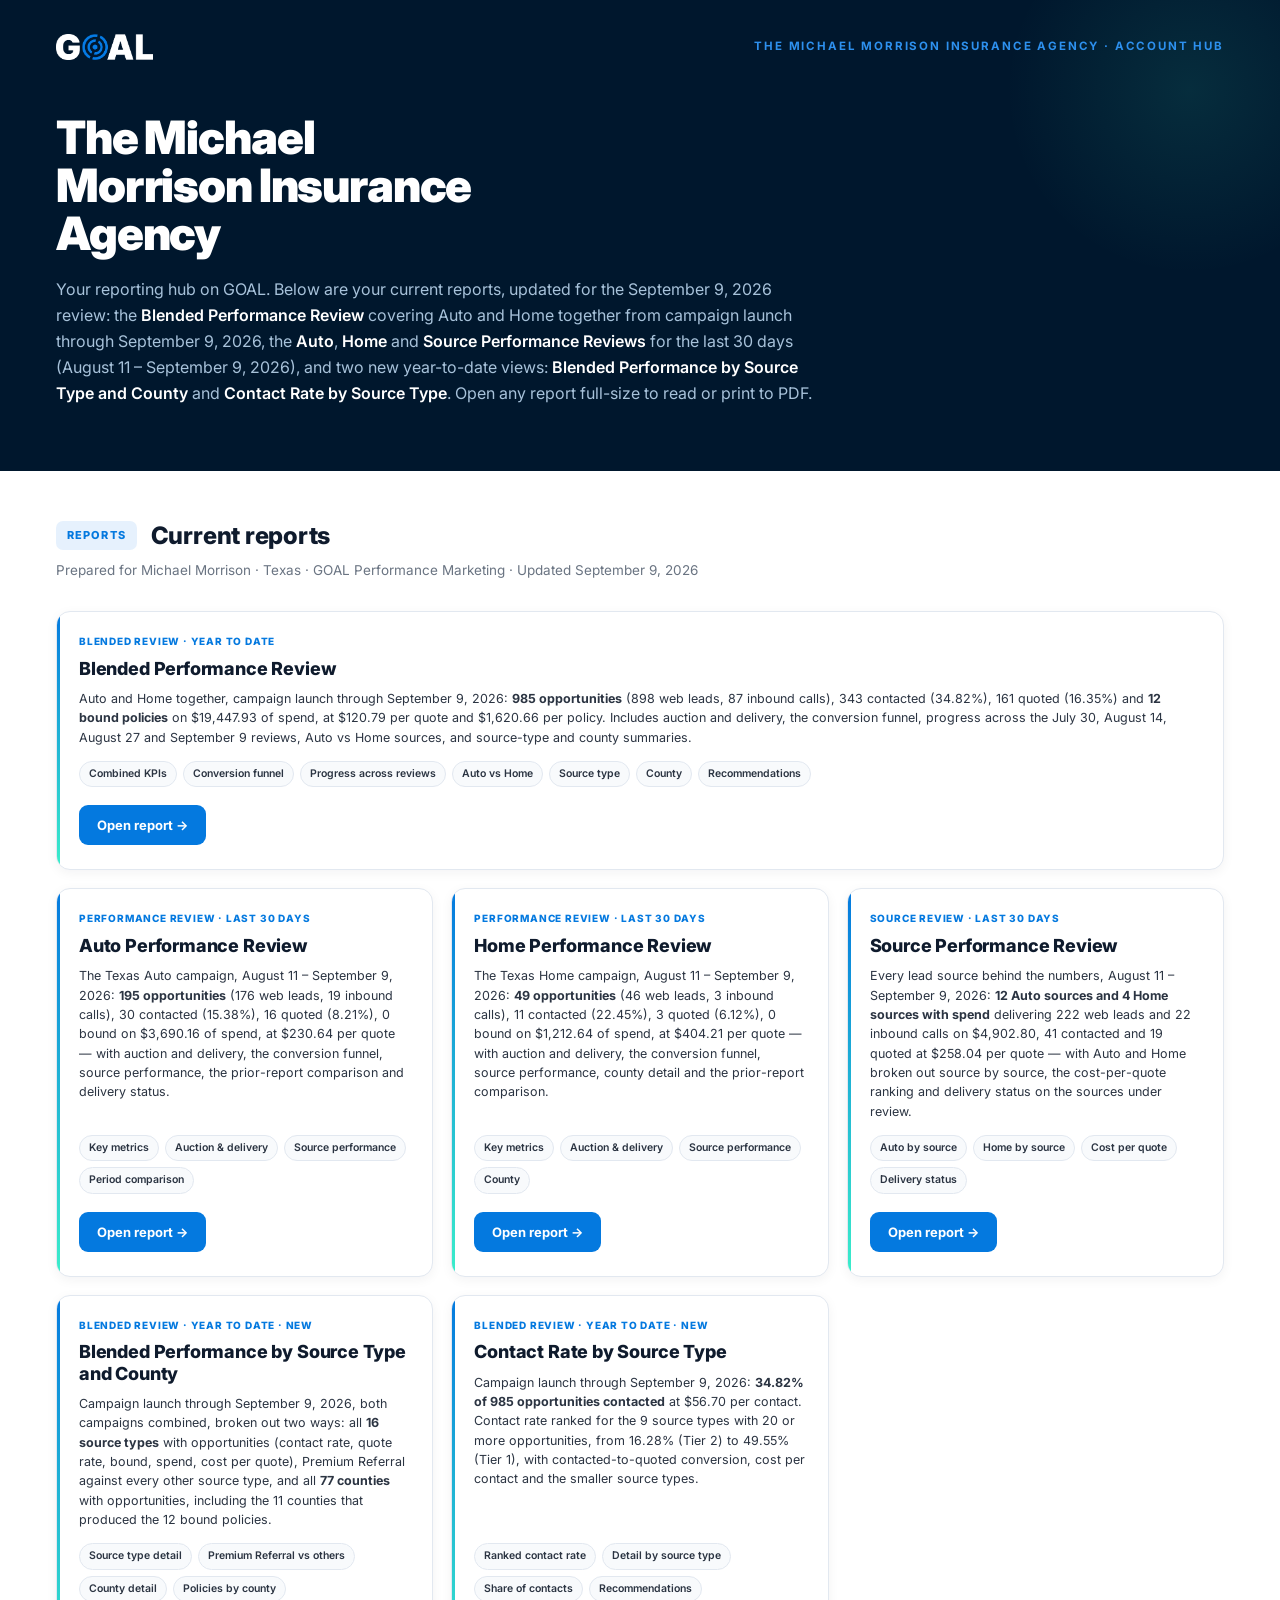
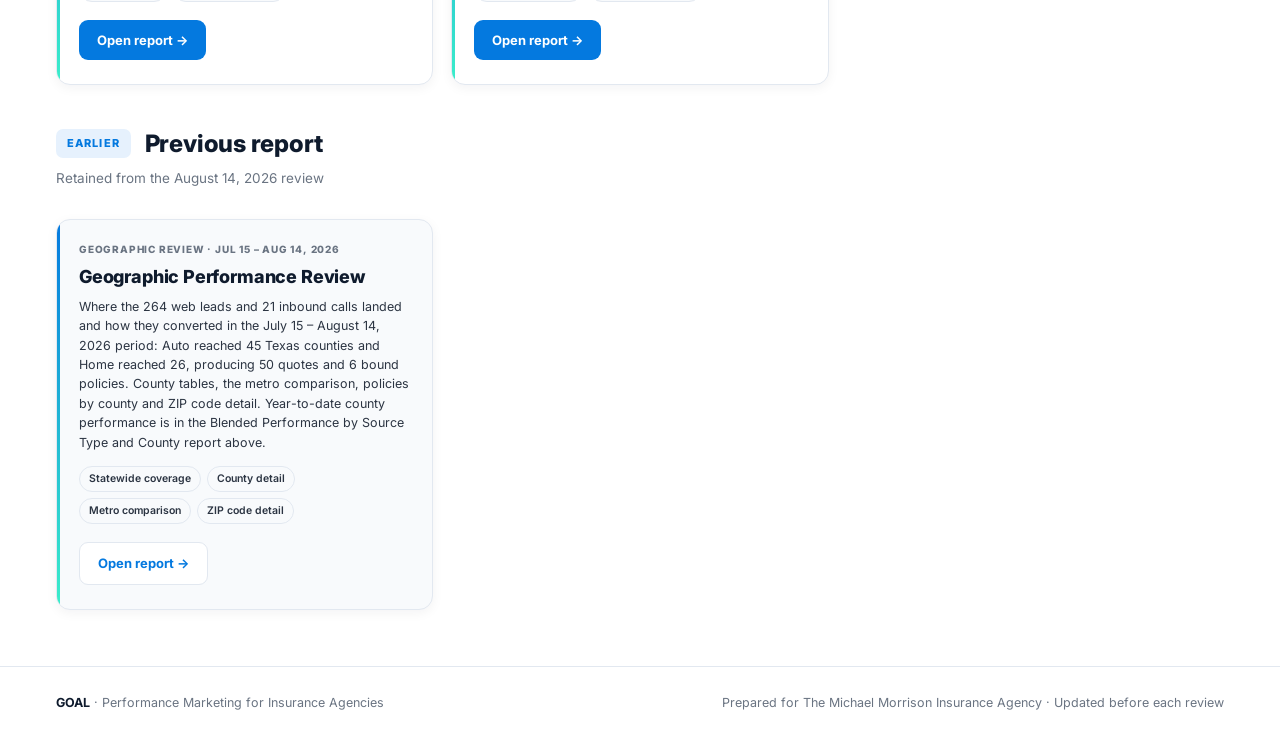
==== commit 6c08bec5: "Hub and README for the September 9, 2026 review Six current report cards (Blended YTD, Auto/Home/Sou" ====
--- a/index.html
+++ b/index.html
@@ -3,13 +3,13 @@
 <head>
 <meta charset="UTF-8">
 <meta name="viewport" content="width=device-width, initial-scale=1.0">
-<title>The Michael Morrison Insurance Agency — Account Hub</title>
+<title>The Michael Morrison Insurance Agency &middot; Account Hub</title>
 <link rel="preconnect" href="https://fonts.googleapis.com">
 <link rel="preconnect" href="https://fonts.gstatic.com" crossorigin>
 <link href="https://fonts.googleapis.com/css2?family=Inter:wght@400;500;600;700;800;900&display=swap" rel="stylesheet">
 <style>
 :root{
-  --blue:#057BE5; --blue-hover:#0C6EC5; --sky:#308ED6; --mint:#3BEECA; --mint-d:#0fae8f;
+  --blue:#0479DF; --blue-hover:#0C6EC5; --sky:#2D90EE; --mint:#3BEECA; --mint-d:#0fae8f;
   --navy:#00172D; --navy-2:#062c4e; --navy-deep:#001020;
   --ink:#0F1B2D; --body:#2B3442; --muted:#6A7482;
   --white:#fff; --off:#F8FAFC; --gray:#EFF2F7; --divider:#EDF1F5; --line:#E2E8F0;
@@ -18,8 +18,6 @@
 html{-webkit-font-smoothing:antialiased;scroll-behavior:smooth;}
 body{font-family:'Inter',system-ui,sans-serif;background:var(--gray);color:var(--body);line-height:1.55;}
 .page{max-width:1280px;margin:0 auto;background:var(--white);min-height:100vh;box-shadow:0 0 60px rgba(0,23,45,.06);}
-
-/* Hero */
 .hero{background:var(--navy);color:#cfe0ee;padding:34px 56px 64px;position:relative;overflow:hidden;}
 .hero::after{content:"";position:absolute;right:-120px;top:-120px;width:420px;height:420px;border-radius:50%;background:radial-gradient(circle at center,rgba(59,238,202,.10),transparent 62%);pointer-events:none;}
 .hbar{display:flex;align-items:center;justify-content:space-between;margin-bottom:54px;position:relative;z-index:1;}
@@ -28,14 +26,11 @@
 .hero h1{font-size:46px;font-weight:900;letter-spacing:-.025em;color:#fff;line-height:1.04;margin:16px 0 20px;max-width:14ch;position:relative;z-index:1;}
 .hero p{font-size:16px;line-height:1.62;color:#a7c2da;max-width:760px;position:relative;z-index:1;}
 .hero p b{color:#fff;font-weight:600;}
-
-/* Reports section */
 .reports{padding:46px 56px 30px;}
 .shead{display:flex;align-items:center;gap:14px;margin-bottom:6px;}
 .shead .pill{font-size:11px;font-weight:800;letter-spacing:.1em;text-transform:uppercase;color:var(--blue);background:#E6F1FD;padding:6px 11px;border-radius:7px;}
 .shead h2{font-size:24px;font-weight:800;color:var(--ink);letter-spacing:-.01em;}
 .sub{font-size:13.5px;color:var(--muted);margin:2px 0 30px 0;}
-
 .grid{display:grid;grid-template-columns:repeat(3,1fr);gap:18px;}
 .card.feature{grid-column:1 / -1;}
 .card{position:relative;background:var(--white);border:1px solid var(--line);border-radius:14px;padding:22px 22px 24px;display:flex;flex-direction:column;box-shadow:0 3px 12px rgba(0,23,45,.05);transition:transform .2s,box-shadow .2s,border-color .2s;overflow:hidden;}
@@ -48,10 +43,13 @@
 .card .traits span{font-size:10.5px;font-weight:600;color:var(--body);background:var(--off);border:1px solid var(--line);padding:4px 9px;border-radius:20px;}
 .card a.btn{align-self:flex-start;display:inline-flex;align-items:center;gap:7px;background:var(--blue);color:#fff;text-decoration:none;font-size:13px;font-weight:700;padding:10px 18px;border-radius:9px;transition:background .15s;}
 .card a.btn:hover{background:var(--blue-hover);}
-
+.card.prev{background:var(--off);}
+.card.prev .tag{color:var(--muted);}
+.card.prev a.btn{background:var(--white);color:var(--blue);border:1px solid var(--line);}
+.card.prev a.btn:hover{background:#E6F1FD;}
+.reports.prev-sec{padding-top:10px;}
 .foot{display:flex;align-items:center;justify-content:space-between;gap:18px;flex-wrap:wrap;padding:26px 56px 40px;margin-top:26px;border-top:1px solid var(--line);font-size:12.5px;color:var(--muted);}
 .foot b{color:var(--ink);font-weight:700;}
-
 @media(max-width:1040px){ .grid{grid-template-columns:repeat(2,1fr);} }
 @media(max-width:860px){
   .hero{padding:28px 30px 48px;} .hero h1{font-size:34px;} .hbar{margin-bottom:38px;}
@@ -70,7 +68,7 @@
       <div class="acct">The Michael Morrison Insurance Agency &middot; Account Hub</div>
     </div>
     <h1>The Michael Morrison Insurance Agency</h1>
-    <p>Your reporting hub on GOAL. Below are your current reports — the <b>Blended Performance Review</b> covering Auto and Home together from campaign launch through August 14, 2026, plus the <b>Auto</b>, <b>Home</b>, <b>Source</b> and <b>Geographic Performance Reviews</b> for the July 15 – August 14, 2026 period. Open any report full-size to read or print to PDF.</p>
+    <p>Your reporting hub on GOAL. Below are your current reports, updated for the September 9, 2026 review: the <b>Blended Performance Review</b> covering Auto and Home together from campaign launch through September 9, 2026, the <b>Auto</b>, <b>Home</b> and <b>Source Performance Reviews</b> for the last 30 days (August 11 &ndash; September 9, 2026), and two new year-to-date views: <b>Blended Performance by Source Type and County</b> and <b>Contact Rate by Source Type</b>. Open any report full-size to read or print to PDF.</p>
   </header>
 
   <section class="reports">
@@ -78,50 +76,75 @@
       <span class="pill">Reports</span>
       <h2>Current reports</h2>
     </div>
-    <div class="sub">Prepared for Michael Morrison &middot; Texas &middot; GOAL Performance Marketing</div>
+    <div class="sub">Prepared for Michael Morrison &middot; Texas &middot; GOAL Performance Marketing &middot; Updated September 9, 2026</div>
 
     <div class="grid">
 
       <article class="card feature">
-        <div class="tag">Blended Review &middot; Campaign to date</div>
+        <div class="tag">Blended Review &middot; Year to date</div>
         <h3>Blended Performance Review</h3>
-        <p>Auto and Home together, from campaign launch through August 14, 2026: <b>707 leads</b> (520 Auto, 187 Home), 66 inbound calls, 133 quotes, and <b>10 bound policies</b> on $15,233.14 of spend, at a 40.17% contact rate, an 18.81% quote rate and $114.53 per quote. Includes the Auto-vs-Home comparison, the blended conversion funnel, and segment views by consumer age, county, source type, and day and hour.</p>
-        <div class="traits"><span>Combined KPIs</span><span>Auto vs Home</span><span>Conversion funnel</span><span>Consumer age</span><span>Day &amp; hour</span><span>Recommendations</span></div>
+        <p>Auto and Home together, campaign launch through September 9, 2026: <b>985 opportunities</b> (898 web leads, 87 inbound calls), 343 contacted (34.82%), 161 quoted (16.35%) and <b>12 bound policies</b> on $19,447.93 of spend, at $120.79 per quote and $1,620.66 per policy. Includes auction and delivery, the conversion funnel, progress across the July 30, August 14, August 27 and September 9 reviews, Auto vs Home sources, and source-type and county summaries.</p>
+        <div class="traits"><span>Combined KPIs</span><span>Conversion funnel</span><span>Progress across reviews</span><span>Auto vs Home</span><span>Source type</span><span>County</span><span>Recommendations</span></div>
         <a class="btn" href="reports/blended-performance-review.html">Open report &rarr;</a>
       </article>
 
       <article class="card">
-        <div class="tag">Performance Review &middot; Jul 15 &ndash; Aug 14, 2026</div>
+        <div class="tag">Performance Review &middot; Last 30 days</div>
         <h3>Auto Performance Review</h3>
-        <p>The Texas Auto campaign for the period: <b>226 opportunities</b> (208 web leads, 18 inbound calls), 53 contacted, 38 quoted, and 4 bound policies on $4,320.68 of spend, at $113.70 per quote &mdash; with auction and delivery, the conversion funnel, web leads versus inbound calls, and cost and acquisition.</p>
-        <div class="traits"><span>Key metrics</span><span>Auction &amp; delivery</span><span>Conversion funnel</span><span>Cost &amp; acquisition</span></div>
+        <p>The Texas Auto campaign, August 11 &ndash; September 9, 2026: <b>195 opportunities</b> (176 web leads, 19 inbound calls), 30 contacted (15.38%), 16 quoted (8.21%), 0 bound on $3,690.16 of spend, at $230.64 per quote &mdash; with auction and delivery, the conversion funnel, source performance, the prior-report comparison and delivery status.</p>
+        <div class="traits"><span>Key metrics</span><span>Auction &amp; delivery</span><span>Source performance</span><span>Period comparison</span></div>
         <a class="btn" href="reports/auto-performance-review.html">Open report &rarr;</a>
       </article>
 
       <article class="card">
-        <div class="tag">Performance Review &middot; Jul 15 &ndash; Aug 14, 2026</div>
+        <div class="tag">Performance Review &middot; Last 30 days</div>
         <h3>Home Performance Review</h3>
-        <p>The Texas Home campaign for the period: <b>59 opportunities</b> (56 web leads, 3 inbound calls), 18 contacted (30.51%), 12 quoted (20.34%), and 2 bound policies on $1,469.36 of spend, at $122.45 per quote and $734.68 per policy &mdash; with auction and delivery, the conversion funnel, and source performance.</p>
-        <div class="traits"><span>Key metrics</span><span>Auction &amp; delivery</span><span>Source performance</span><span>Cost &amp; acquisition</span></div>
+        <p>The Texas Home campaign, August 11 &ndash; September 9, 2026: <b>49 opportunities</b> (46 web leads, 3 inbound calls), 11 contacted (22.45%), 3 quoted (6.12%), 0 bound on $1,212.64 of spend, at $404.21 per quote &mdash; with auction and delivery, the conversion funnel, source performance, county detail and the prior-report comparison.</p>
+        <div class="traits"><span>Key metrics</span><span>Auction &amp; delivery</span><span>Source performance</span><span>County</span></div>
         <a class="btn" href="reports/home-performance-review.html">Open report &rarr;</a>
       </article>
 
       <article class="card">
-        <div class="tag">Source Review &middot; Jul 15 &ndash; Aug 14, 2026</div>
+        <div class="tag">Source Review &middot; Last 30 days</div>
         <h3>Source Performance Review</h3>
-        <p>Every lead source behind the numbers: <b>12 Auto sources and 4 Home sources</b> delivering 264 web leads and 21 inbound calls on $5,790.04 of spend, at $115.80 per quote and $965.01 per policy &mdash; with Auto and Home broken out source by source, the cost-per-quote ranking, and delivery status on sources under review.</p>
+        <p>Every lead source behind the numbers, August 11 &ndash; September 9, 2026: <b>12 Auto sources and 4 Home sources with spend</b> delivering 222 web leads and 22 inbound calls on $4,902.80, 41 contacted and 19 quoted at $258.04 per quote &mdash; with Auto and Home broken out source by source, the cost-per-quote ranking and delivery status on the sources under review.</p>
         <div class="traits"><span>Auto by source</span><span>Home by source</span><span>Cost per quote</span><span>Delivery status</span></div>
         <a class="btn" href="reports/source-performance-review.html">Open report &rarr;</a>
       </article>
 
       <article class="card">
+        <div class="tag">Blended Review &middot; Year to date &middot; New</div>
+        <h3>Blended Performance by Source Type and County</h3>
+        <p>Campaign launch through September 9, 2026, both campaigns combined, broken out two ways: all <b>16 source types</b> with opportunities (contact rate, quote rate, bound, spend, cost per quote), Premium Referral against every other source type, and all <b>77 counties</b> with opportunities, including the 11 counties that produced the 12 bound policies.</p>
+        <div class="traits"><span>Source type detail</span><span>Premium Referral vs others</span><span>County detail</span><span>Policies by county</span></div>
+        <a class="btn" href="reports/blended-source-county-review.html">Open report &rarr;</a>
+      </article>
+
+      <article class="card">
+        <div class="tag">Blended Review &middot; Year to date &middot; New</div>
+        <h3>Contact Rate by Source Type</h3>
+        <p>Campaign launch through September 9, 2026: <b>34.82% of 985 opportunities contacted</b> at $56.70 per contact. Contact rate ranked for the 9 source types with 20 or more opportunities, from 16.28% (Tier 2) to 49.55% (Tier 1), with contacted-to-quoted conversion, cost per contact and the smaller source types.</p>
+        <div class="traits"><span>Ranked contact rate</span><span>Detail by source type</span><span>Share of contacts</span><span>Recommendations</span></div>
+        <a class="btn" href="reports/contact-rate-by-source-review.html">Open report &rarr;</a>
+      </article>
+
+    </div>
+  </section>
+
+  <section class="reports prev-sec">
+    <div class="shead">
+      <span class="pill">Earlier</span>
+      <h2>Previous report</h2>
+    </div>
+    <div class="sub">Retained from the August 14, 2026 review</div>
+    <div class="grid">
+      <article class="card prev">
         <div class="tag">Geographic Review &middot; Jul 15 &ndash; Aug 14, 2026</div>
         <h3>Geographic Performance Review</h3>
-        <p>Where the 264 web leads and 21 inbound calls landed and how they converted: Auto reached <b>45 Texas counties</b> and Home reached <b>26</b>, producing 50 quotes and 6 bound policies. Includes statewide coverage, county tables for each line, the metro comparison, policies by county, and ZIP code detail.</p>
+        <p>Where the 264 web leads and 21 inbound calls landed and how they converted in the July 15 &ndash; August 14, 2026 period: Auto reached 45 Texas counties and Home reached 26, producing 50 quotes and 6 bound policies. County tables, the metro comparison, policies by county and ZIP code detail. Year-to-date county performance is in the Blended Performance by Source Type and County report above.</p>
         <div class="traits"><span>Statewide coverage</span><span>County detail</span><span>Metro comparison</span><span>ZIP code detail</span></div>
         <a class="btn" href="reports/geographic-performance-review.html">Open report &rarr;</a>
       </article>
-
     </div>
   </section>
 
